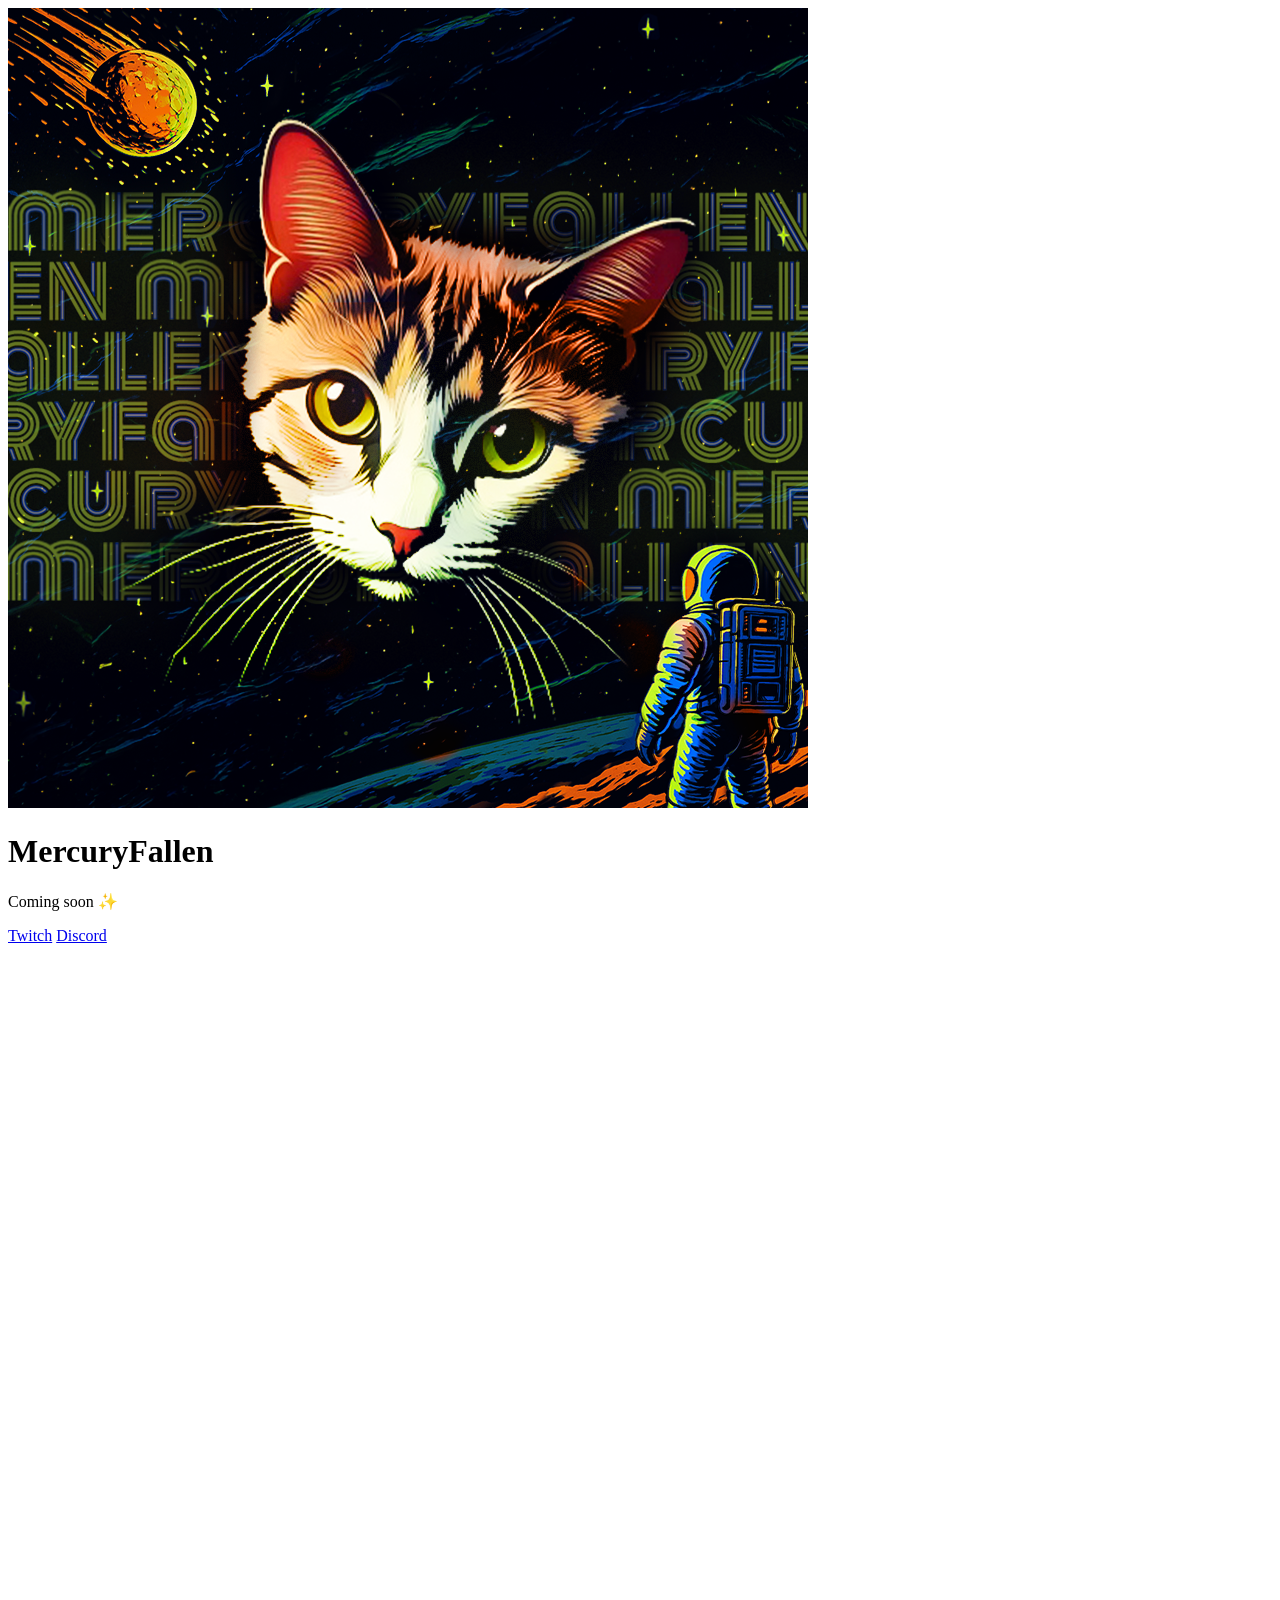
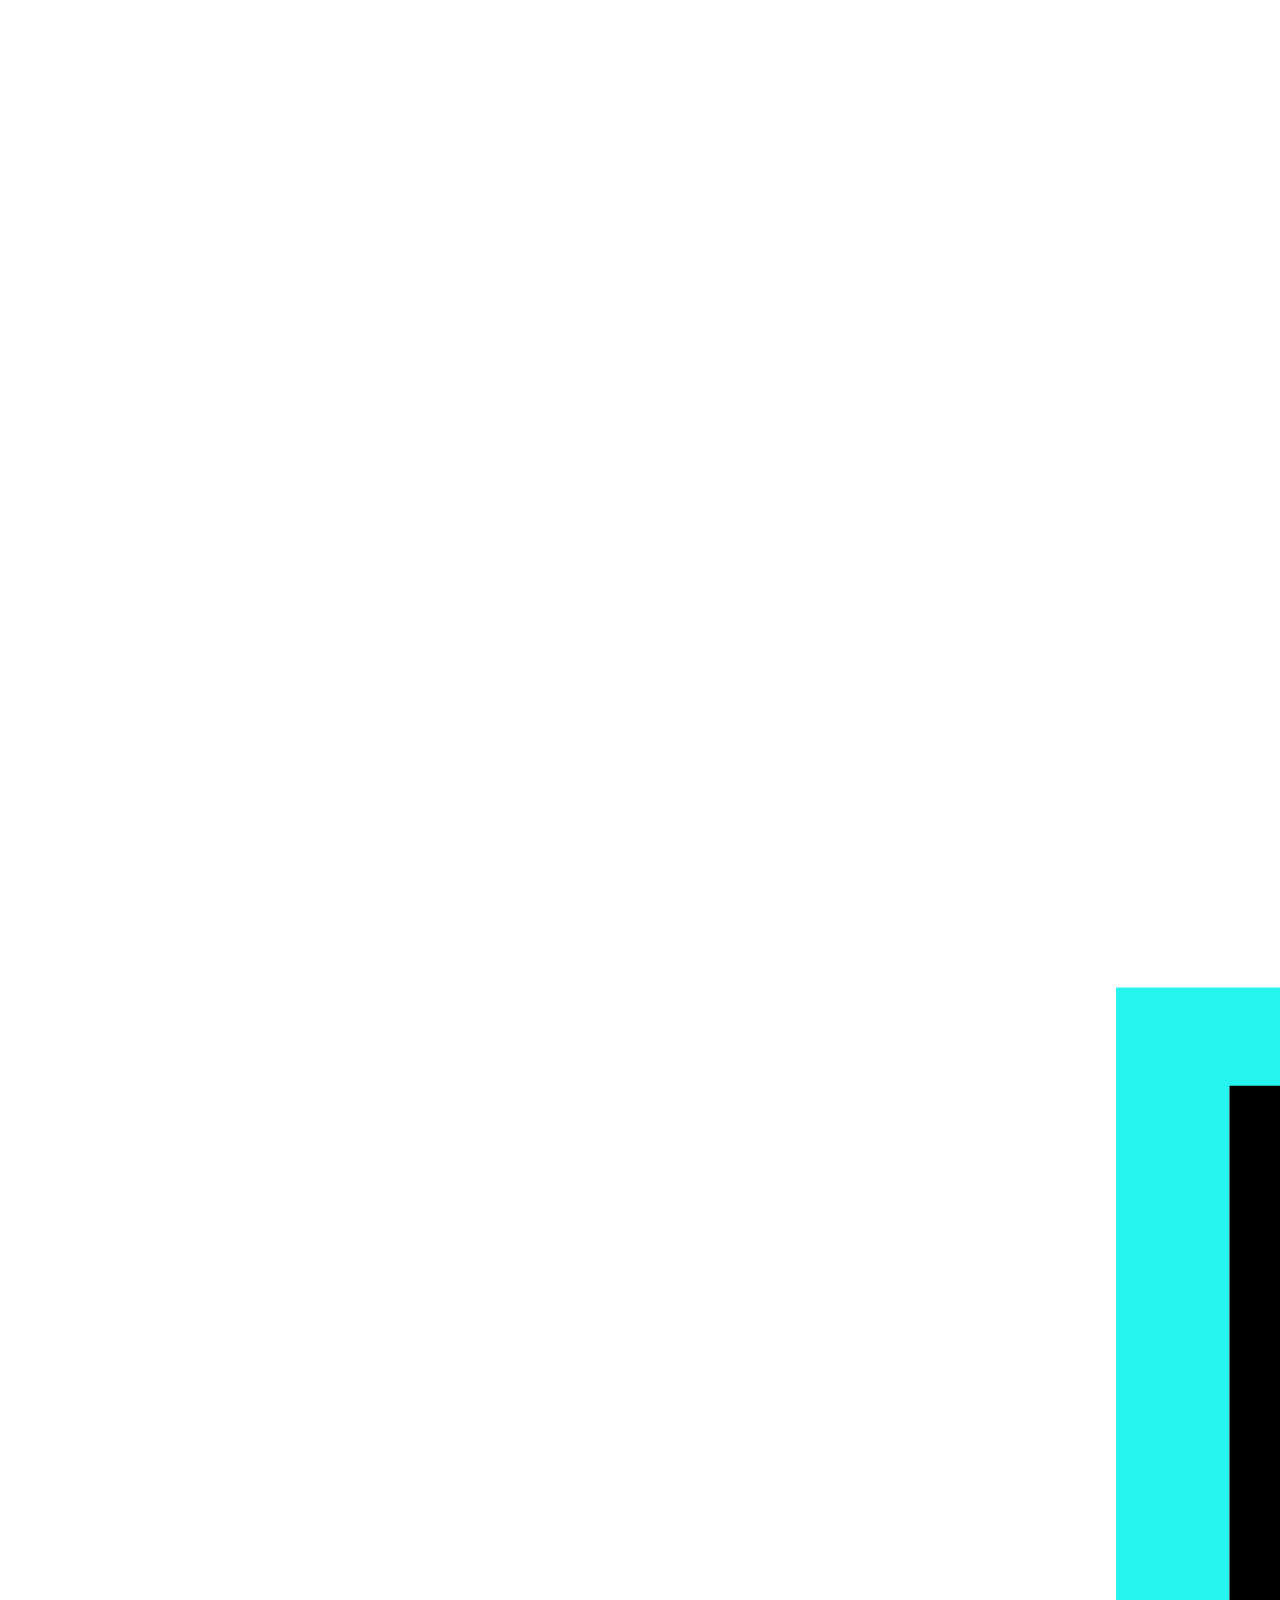
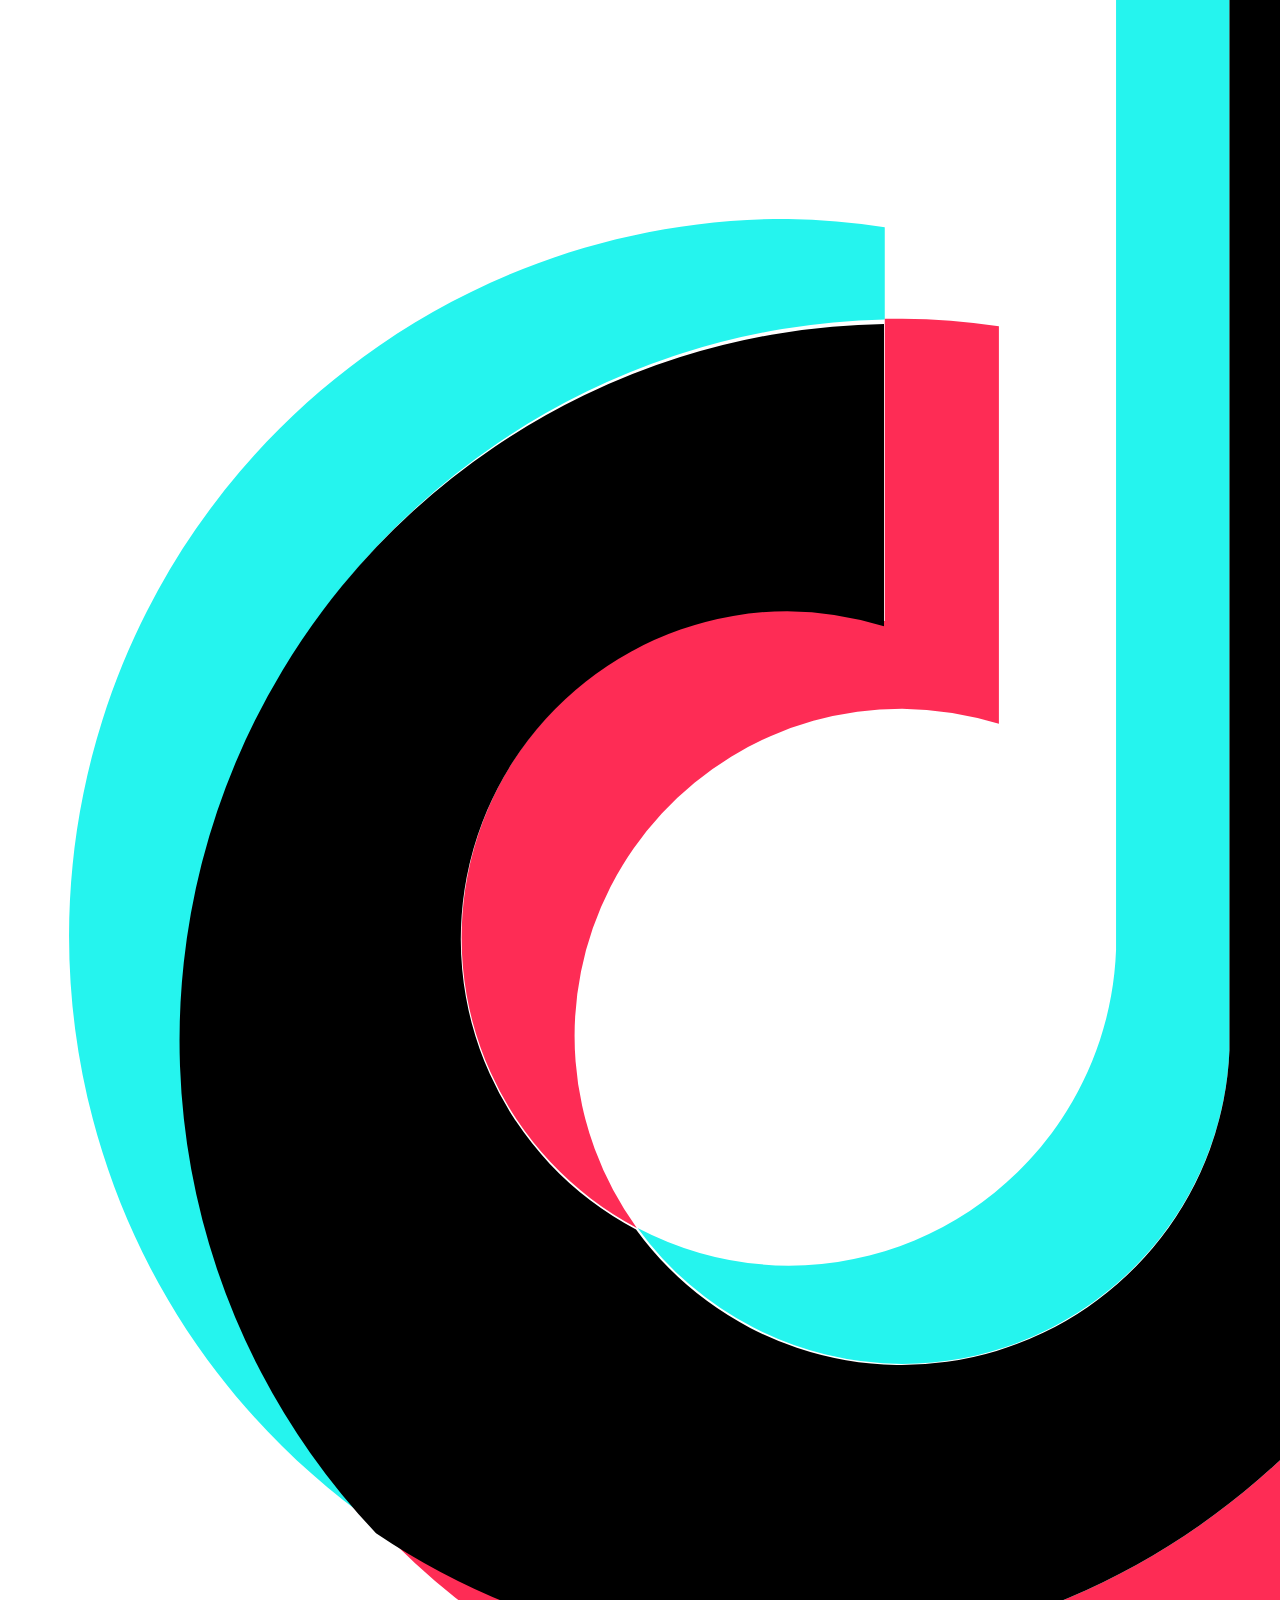
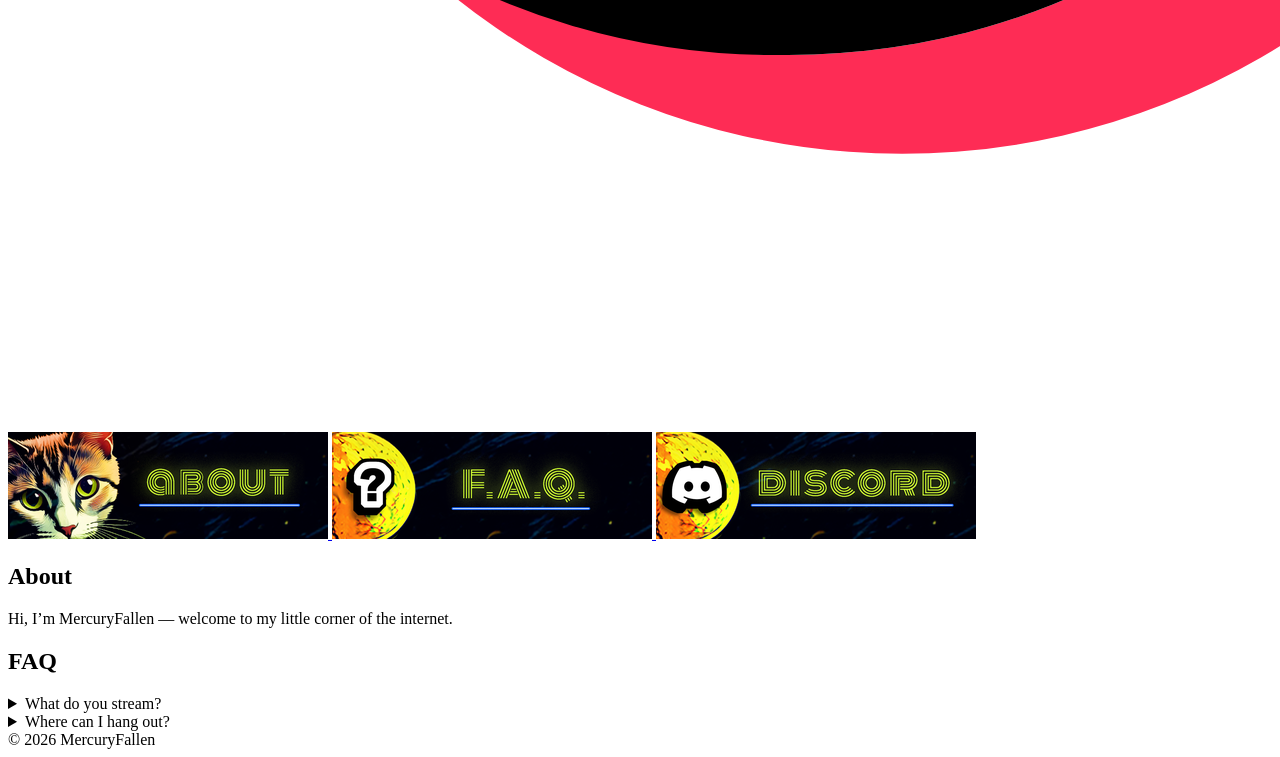
==== index.html @ 0d0775e4 "v0.0.1" ====
<!doctype html>
<html lang="en">
<head>
  <meta charset="utf-8" />
  <meta name="viewport" content="width=device-width,initial-scale=1" />
  <title>MercuryFallen</title>
  <meta name="description" content="MercuryFallen — links, socials, and info." />

  <link rel="icon" type="image/png" href="./assets/icons/mercuryfallen_logo.png" />
  <link rel="stylesheet" href="./styles.css" />
</head>

<body>
  <main class="wrap">
    <header class="hero">
      <img class="logo" src="./assets/icons/mercuryfallen_logo.png" alt="MercuryFallen logo" />
      <div class="heroText">
        <h1>MercuryFallen</h1>
        <p class="tag">Coming soon ✨</p>

        <div class="quickLinks">
          <a class="pill" href="https://www.twitch.tv/mercuryfallen" target="_blank" rel="noopener">Twitch</a>
          <a class="pill" href="https://discord.gg/zFThbX8Hy7" target="_blank" rel="noopener">Discord</a>
        </div>
      </div>

      <nav class="socials" aria-label="Social links">
        <a class="social" href="https://www.instagram.com/mercuryfallenlive" target="_blank" rel="noopener" aria-label="Instagram">
          <img src="./assets/icons/instagram.svg" alt="" />
        </a>
        <a class="social" href="https://www.tiktok.com/@mercuryfallen" target="_blank" rel="noopener" aria-label="TikTok">
          <img src="./assets/icons/tiktok.svg" alt="" />
        </a>
      </nav>
    </header>

    <section class="panels" aria-label="Main panels">
      <!-- ABOUT -->
      <a class="panel" href="#about" aria-label="About">
        <img src="./assets/icons/panel_about.png" alt="About" />
      </a>

      <!-- FAQ -->
      <a class="panel" href="#faq" aria-label="FAQ">
        <img src="./assets/icons/panel_faq.png" alt="FAQ" />
      </a>

      <!-- DISCORD -->
      <a class="panel" href="https://discord.gg/zFThbX8Hy7" target="_blank" rel="noopener" aria-label="Discord">
        <img src="./assets/icons/panel_discord.png" alt="Discord" />
      </a>
    </section>

    <section class="content" id="about">
      <h2>About</h2>
      <p>
        <!-- Paste/shorten her Twitch about-me text here. -->
        Hi, I’m MercuryFallen — welcome to my little corner of the internet.
      </p>
    </section>

    <section class="content" id="faq">
      <h2>FAQ</h2>
      <details>
        <summary>What do you stream?</summary>
        <p>Games, community stuff, and whatever chaos the day brings.</p>
      </details>
      <details>
        <summary>Where can I hang out?</summary>
        <p>Join the Discord: <a href="https://discord.gg/zFThbX8Hy7" target="_blank" rel="noopener">discord.gg/zFThbX8Hy7</a></p>
      </details>
    </section>

    <footer class="foot">
      <span>© <span id="year"></span> MercuryFallen</span>
    </footer>
  </main>

  <script>
    document.getElementById("year").textContent = new Date().getFullYear();
  </script>
</body>
</html>
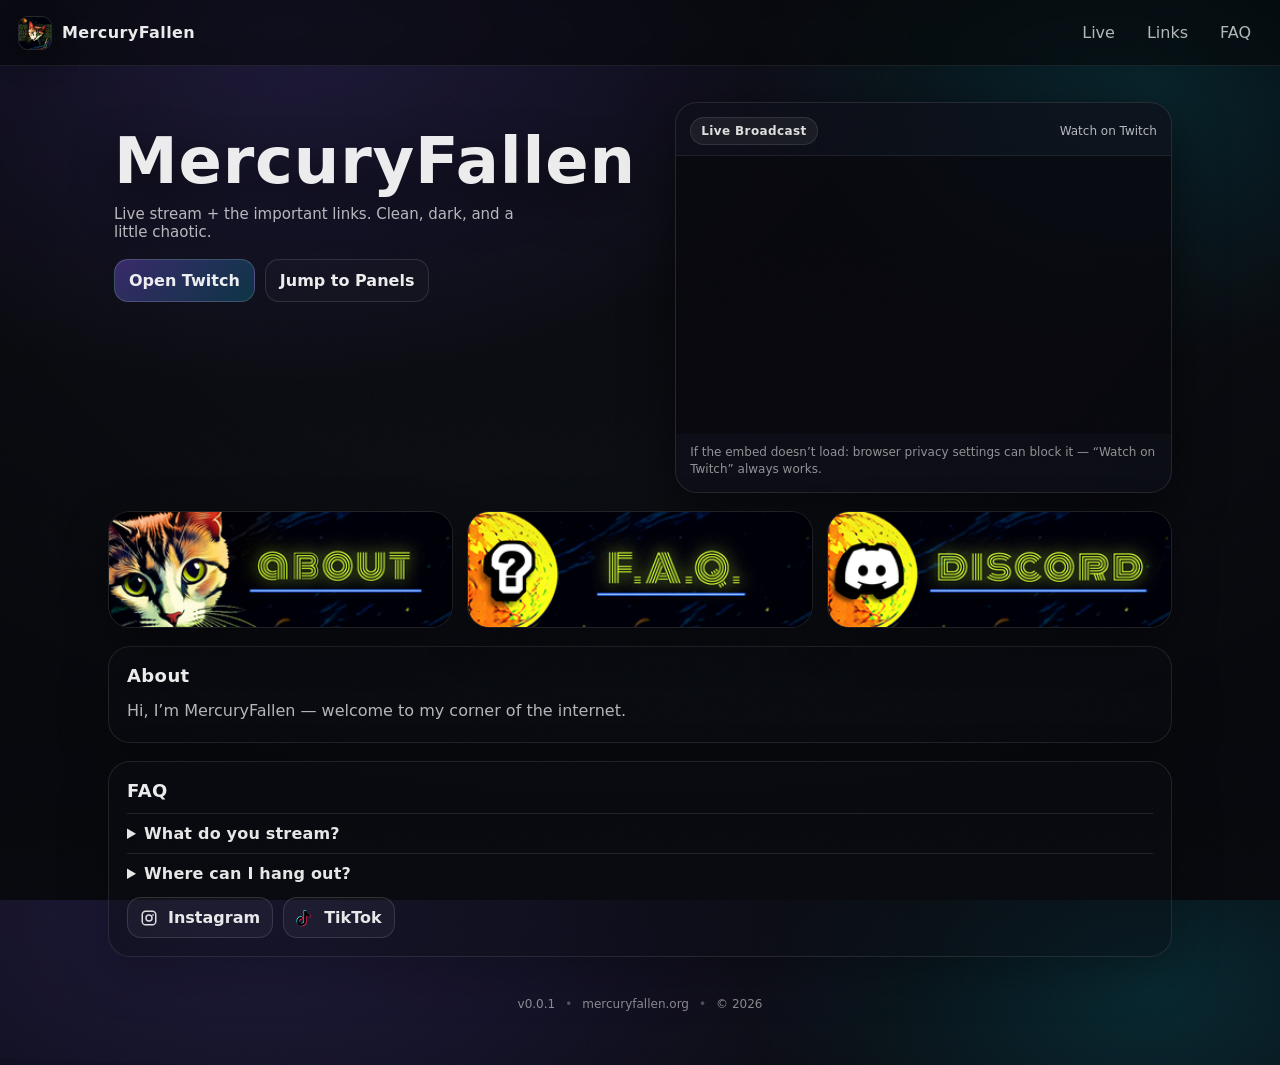
==== commit f885ebdd: "v0.0.2" ====
--- a/index.html
+++ b/index.html
@@ -3,79 +3,127 @@
 <head>
   <meta charset="utf-8" />
   <meta name="viewport" content="width=device-width,initial-scale=1" />
+  <meta name="description" content="MercuryFallen — stream + links" />
   <title>MercuryFallen</title>
-  <meta name="description" content="MercuryFallen — links, socials, and info." />
 
-  <link rel="icon" type="image/png" href="./assets/icons/mercuryfallen_logo.png" />
-  <link rel="stylesheet" href="./styles.css" />
+  <link rel="icon" href="assets/icons/mercuryfallen_logo.png" />
+  <link rel="stylesheet" href="./style.css" />
 </head>
 
 <body>
-  <main class="wrap">
-    <header class="hero">
-      <img class="logo" src="./assets/icons/mercuryfallen_logo.png" alt="MercuryFallen logo" />
-      <div class="heroText">
-        <h1>MercuryFallen</h1>
-        <p class="tag">Coming soon ✨</p>
+  <div class="bg">
+    <div class="noise" aria-hidden="true"></div>
+    <div class="vignette" aria-hidden="true"></div>
+  </div>
 
-        <div class="quickLinks">
-          <a class="pill" href="https://www.twitch.tv/mercuryfallen" target="_blank" rel="noopener">Twitch</a>
-          <a class="pill" href="https://discord.gg/zFThbX8Hy7" target="_blank" rel="noopener">Discord</a>
+  <header class="topbar">
+    <a class="brand" href="/" aria-label="MercuryFallen home">
+      <img class="brand__logo" src="assets/icons/mercuryfallen_logo.png" alt="MercuryFallen logo" />
+      <span class="brand__text">MercuryFallen</span>
+    </a>
+
+    <nav class="nav">
+      <a class="nav__link" href="#live">Live</a>
+      <a class="nav__link" href="#links">Links</a>
+      <a class="nav__link" href="#faq">FAQ</a>
+    </nav>
+  </header>
+
+  <main class="container">
+    <section class="hero" id="live">
+      <div class="hero__copy">
+        <h1 class="title">MercuryFallen</h1>
+        <p class="subtitle">Live stream + the important links. Clean, dark, and a little chaotic.</p>
+
+        <div class="cta">
+          <a class="btn btn--primary" href="https://www.twitch.tv/mercuryfallen" target="_blank" rel="noreferrer">Open Twitch</a>
+          <a class="btn btn--ghost" href="#links">Jump to Panels</a>
         </div>
       </div>
 
-      <nav class="socials" aria-label="Social links">
-        <a class="social" href="https://www.instagram.com/mercuryfallenlive" target="_blank" rel="noopener" aria-label="Instagram">
-          <img src="./assets/icons/instagram.svg" alt="" />
-        </a>
-        <a class="social" href="https://www.tiktok.com/@mercuryfallen" target="_blank" rel="noopener" aria-label="TikTok">
-          <img src="./assets/icons/tiktok.svg" alt="" />
-        </a>
-      </nav>
-    </header>
+      <div class="hero__card">
+        <div class="card__header">
+          <span class="pill">Live Broadcast</span>
+          <a class="card__link" href="https://www.twitch.tv/mercuryfallen" target="_blank" rel="noreferrer">Watch on Twitch</a>
+        </div>
 
-    <section class="panels" aria-label="Main panels">
-      <!-- ABOUT -->
+        <div class="player">
+          <iframe
+            id="twitchEmbed"
+            title="MercuryFallen Twitch Stream"
+            allowfullscreen
+            scrolling="no"
+            frameborder="0"
+            allow="autoplay; fullscreen"
+          ></iframe>
+        </div>
+
+        <p class="card__note">
+          If the embed doesn’t load: browser privacy settings can block it — “Watch on Twitch” always works.
+        </p>
+      </div>
+    </section>
+
+    <!-- Panels (the good part) -->
+    <section class="panelsWrap" id="links" aria-label="Panels">
       <a class="panel" href="#about" aria-label="About">
-        <img src="./assets/icons/panel_about.png" alt="About" />
+        <img src="assets/icons/panel_about.png" alt="About" />
       </a>
 
-      <!-- FAQ -->
       <a class="panel" href="#faq" aria-label="FAQ">
-        <img src="./assets/icons/panel_faq.png" alt="FAQ" />
+        <img src="assets/icons/panel_faq.png" alt="FAQ" />
       </a>
 
-      <!-- DISCORD -->
-      <a class="panel" href="https://discord.gg/zFThbX8Hy7" target="_blank" rel="noopener" aria-label="Discord">
-        <img src="./assets/icons/panel_discord.png" alt="Discord" />
+      <a class="panel" href="https://discord.gg/zFThbX8Hy7" target="_blank" rel="noreferrer" aria-label="Discord">
+        <img src="assets/icons/panel_discord.png" alt="Discord" />
       </a>
     </section>
 
     <section class="content" id="about">
-      <h2>About</h2>
-      <p>
-        <!-- Paste/shorten her Twitch about-me text here. -->
-        Hi, I’m MercuryFallen — welcome to my little corner of the internet.
+      <h2 class="sectionTitle">About</h2>
+      <p class="bodyText">
+        <!-- Paste her real About text here (or I can format it if you paste it). -->
+        Hi, I’m MercuryFallen — welcome to my corner of the internet.
       </p>
     </section>
 
     <section class="content" id="faq">
-      <h2>FAQ</h2>
-      <details>
+      <h2 class="sectionTitle">FAQ</h2>
+
+      <details class="qa">
         <summary>What do you stream?</summary>
         <p>Games, community stuff, and whatever chaos the day brings.</p>
       </details>
-      <details>
+
+      <details class="qa">
         <summary>Where can I hang out?</summary>
-        <p>Join the Discord: <a href="https://discord.gg/zFThbX8Hy7" target="_blank" rel="noopener">discord.gg/zFThbX8Hy7</a></p>
+        <p>Discord is the best place — use the Discord panel above.</p>
       </details>
+
+      <!-- Socials under FAQ (as requested) -->
+      <div class="socialRow" aria-label="Social links">
+        <a class="socialBtn" href="https://www.instagram.com/mercuryfallenlive" target="_blank" rel="noreferrer" aria-label="Instagram">
+          <img src="assets/icons/instagram.svg" alt="" />
+          <span>Instagram</span>
+        </a>
+
+        <a class="socialBtn" href="https://www.tiktok.com/@mercuryfallen" target="_blank" rel="noreferrer" aria-label="TikTok">
+          <img src="assets/icons/tiktok.svg" alt="" />
+          <span>TikTok</span>
+        </a>
+      </div>
     </section>
 
-    <footer class="foot">
-      <span>© <span id="year"></span> MercuryFallen</span>
+    <footer class="footer">
+      <span>v0.0.1</span>
+      <span class="dot">•</span>
+      <span>mercuryfallen.org</span>
+      <span class="dot">•</span>
+      <span>© <span id="year"></span></span>
     </footer>
   </main>
 
+  <script src="script.js"></script>
   <script>
     document.getElementById("year").textContent = new Date().getFullYear();
   </script>
--- a/style.css
+++ b/style.css
@@ -0,0 +1,385 @@
+:root{
+  --bg0: #07080c;
+  --bg1: #0c0f18;
+  --card: rgba(14, 16, 26, .72);
+  --border: rgba(255,255,255,.10);
+  --text: rgba(255,255,255,.92);
+  --muted: rgba(255,255,255,.70);
+  --muted2: rgba(255,255,255,.55);
+  --shadow: 0 16px 50px rgba(0,0,0,.55);
+
+  --radius-lg: 22px;
+  --radius-md: 16px;
+
+  --focus: rgba(255,255,255,.25);
+}
+
+*{ box-sizing: border-box; }
+html,body{ height: 100%; }
+body{
+  margin:0;
+  color: var(--text);
+  font-family: ui-sans-serif, system-ui, -apple-system, Segoe UI, Roboto, Arial, "Apple Color Emoji","Segoe UI Emoji";
+  background: radial-gradient(1200px 700px at 20% 0%, rgba(120,90,255,.20), transparent 55%),
+              radial-gradient(900px 600px at 90% 10%, rgba(0,220,255,.14), transparent 45%),
+              linear-gradient(180deg, var(--bg0), var(--bg1));
+  overflow-x: hidden;
+}
+
+a{ color: inherit; text-decoration: none; }
+a:focus-visible, button:focus-visible{
+  outline: 2px solid var(--focus);
+  outline-offset: 3px;
+  border-radius: 10px;
+}
+
+.bg{ position: fixed; inset: 0; pointer-events:none; z-index:-1; }
+.noise{
+  position:absolute; inset:-20%;
+  background-image: url("data:image/svg+xml,%3Csvg xmlns='http://www.w3.org/2000/svg' width='260' height='260'%3E%3Cfilter id='n'%3E%3CfeTurbulence type='fractalNoise' baseFrequency='.85' numOctaves='3' stitchTiles='stitch'/%3E%3C/filter%3E%3Crect width='260' height='260' filter='url(%23n)' opacity='.55'/%3E%3C/svg%3E");
+  opacity: .06;
+  transform: rotate(2deg);
+}
+.vignette{
+  position:absolute; inset:0;
+  background: radial-gradient(80% 65% at 50% 25%, transparent 40%, rgba(0,0,0,.55) 100%);
+  opacity: .8;
+}
+
+.topbar{
+  position: sticky;
+  top: 0;
+  z-index: 5;
+  display:flex;
+  justify-content: space-between;
+  align-items:center;
+  padding: 14px 18px;
+  background: rgba(6,7,10,.58);
+  border-bottom: 1px solid rgba(255,255,255,.08);
+  backdrop-filter: blur(10px);
+  -webkit-backdrop-filter: blur(10px);
+}
+
+.brand{
+  display:flex;
+  align-items:center;
+  gap: 10px;
+  min-width: 0;
+}
+.brand__logo{
+  width: 34px;
+  height: 34px;
+  border-radius: 10px;
+  object-fit: cover;
+  box-shadow: 0 10px 28px rgba(0,0,0,.45);
+  border: 1px solid rgba(255,255,255,.12);
+}
+.brand__text{
+  font-weight: 800;
+  letter-spacing: .4px;
+  white-space: nowrap;
+}
+
+.nav{ display:flex; gap: 10px; }
+.nav__link{
+  padding: 8px 10px;
+  border-radius: 12px;
+  color: var(--muted);
+  border: 1px solid transparent;
+}
+.nav__link:hover{
+  color: var(--text);
+  border-color: rgba(255,255,255,.10);
+  background: rgba(255,255,255,.04);
+}
+
+.container{
+  max-width: 1100px;
+  margin: 0 auto;
+  padding: 24px 18px 46px;
+}
+
+.hero{
+  display:grid;
+  grid-template-columns: 1.05fr .95fr;
+  gap: 18px;
+  padding-top: 12px;
+  align-items: start;
+}
+
+.hero__copy{
+  padding: 26px 6px;
+}
+
+.title{
+  font-size: clamp(40px, 6vw, 64px);
+  margin: 0 0 10px;
+  line-height: 1.05;
+  letter-spacing: .8px;
+  text-shadow: 0 18px 44px rgba(0,0,0,.65);
+}
+
+.subtitle{
+  margin: 0 0 18px;
+  color: var(--muted);
+  max-width: 44ch;
+  font-size: 15px;
+}
+
+.cta{
+  display:flex;
+  gap: 10px;
+  flex-wrap: wrap;
+  margin-top: 8px;
+}
+
+.btn{
+  display:inline-flex;
+  align-items:center;
+  justify-content:center;
+  padding: 11px 14px;
+  border-radius: 14px;
+  border: 1px solid rgba(255,255,255,.12);
+  background: rgba(255,255,255,.04);
+  color: var(--text);
+  font-weight: 700;
+  transition: transform .12s ease, background .12s ease, border-color .12s ease;
+}
+.btn:hover{
+  transform: translateY(-1px);
+  background: rgba(255,255,255,.06);
+  border-color: rgba(255,255,255,.16);
+}
+.btn--primary{
+  background: linear-gradient(135deg, rgba(135,95,255,.35), rgba(0,220,255,.18));
+  border-color: rgba(255,255,255,.16);
+}
+.btn--ghost{
+  background: rgba(255,255,255,.02);
+}
+
+.hero__card{
+  border-radius: var(--radius-lg);
+  background: var(--card);
+  border: 1px solid var(--border);
+  box-shadow: var(--shadow);
+  overflow:hidden;
+}
+
+.card__header{
+  display:flex;
+  justify-content: space-between;
+  align-items:center;
+  padding: 14px 14px 10px;
+  border-bottom: 1px solid rgba(255,255,255,.08);
+}
+
+.pill{
+  font-size: 12px;
+  font-weight: 800;
+  letter-spacing: .4px;
+  padding: 6px 10px;
+  border-radius: 999px;
+  background: rgba(255,255,255,.06);
+  border: 1px solid rgba(255,255,255,.10);
+  color: rgba(255,255,255,.86);
+}
+
+.card__link{
+  font-size: 12px;
+  color: var(--muted);
+}
+.card__link:hover{ color: var(--text); }
+
+.player{
+  position: relative;
+  width: 100%;
+  aspect-ratio: 16 / 9;
+  background: rgba(0,0,0,.35);
+}
+
+.player iframe{
+  position:absolute;
+  inset: 0;
+  width: 100%;
+  height: 100%;
+}
+
+.card__note{
+  margin: 0;
+  padding: 10px 14px 14px;
+  color: var(--muted2);
+  font-size: 12px;
+  line-height: 1.4;
+}
+
+.links{
+  margin-top: 26px;
+  padding-top: 8px;
+}
+
+.sectionTitle{
+  margin: 0 0 12px;
+  font-size: 18px;
+  letter-spacing: .4px;
+}
+
+.linkGrid{
+  display:grid;
+  grid-template-columns: repeat(3, minmax(0, 1fr));
+  gap: 12px;
+}
+
+.linkCard{
+  border-radius: var(--radius-md);
+  background: rgba(255,255,255,.04);
+  border: 1px solid rgba(255,255,255,.10);
+  padding: 14px 14px 13px;
+  transition: transform .12s ease, background .12s ease, border-color .12s ease;
+}
+.linkCard:hover{
+  transform: translateY(-1px);
+  background: rgba(255,255,255,.06);
+  border-color: rgba(255,255,255,.14);
+}
+.linkCard__title{
+  font-weight: 850;
+  letter-spacing: .3px;
+  margin-bottom: 4px;
+}
+.linkCard__sub{
+  color: var(--muted);
+  font-size: 13px;
+}
+
+.footer{
+  display:flex;
+  justify-content:center;
+  gap: 10px;
+  align-items:center;
+  color: rgba(255,255,255,.50);
+  font-size: 12px;
+  padding: 22px 0 0;
+}
+.dot{ opacity: .55; }
+
+@media (max-width: 980px){
+  .hero{ grid-template-columns: 1fr; }
+  .hero__copy{ padding: 18px 2px 0; }
+  .linkGrid{ grid-template-columns: 1fr; }
+}
+/* ===== Panels ===== */
+.panelsWrap{
+  margin-top: 18px;
+  display:grid;
+  grid-template-columns: repeat(3, minmax(0, 1fr));
+  gap: 14px;
+}
+
+.panel{
+  border-radius: var(--radius-lg);
+  overflow:hidden;
+  border: 1px solid var(--border);
+  background: rgba(0,0,0,.22);
+  box-shadow: 0 14px 44px rgba(0,0,0,.35);
+  transition: transform .14s ease, border-color .14s ease, filter .14s ease;
+}
+
+.panel img{
+  width: 100%;
+  height: auto;
+  display:block;
+}
+
+.panel:hover{
+  transform: translateY(-2px);
+  border-color: rgba(255,255,255,.20);
+  filter: brightness(1.03);
+}
+
+/* ===== Content blocks ===== */
+.content{
+  margin-top: 18px;
+  padding: 18px 18px;
+  border-radius: var(--radius-lg);
+  border: 1px solid rgba(255,255,255,.10);
+  background: rgba(12, 14, 22, .45);
+  box-shadow: 0 16px 50px rgba(0,0,0,.25);
+}
+
+.bodyText{
+  margin: 0;
+  color: var(--muted);
+  line-height: 1.65;
+  max-width: 78ch;
+}
+
+/* ===== FAQ ===== */
+.qa{
+  border-top: 1px solid rgba(255,255,255,.10);
+  padding-top: 10px;
+  margin-top: 10px;
+}
+
+.qa summary{
+  cursor: pointer;
+  color: rgba(255,255,255,.90);
+  font-weight: 750;
+  letter-spacing: .2px;
+}
+
+.qa p{
+  margin: 8px 0 0;
+  color: var(--muted);
+  line-height: 1.6;
+}
+
+/* ===== Social buttons (under FAQ) ===== */
+.socialRow{
+  margin-top: 14px;
+  display:flex;
+  gap: 10px;
+  flex-wrap: wrap;
+}
+
+.socialBtn{
+  display:inline-flex;
+  align-items:center;
+  gap: 10px;
+  padding: 10px 12px;
+  border-radius: 14px;
+  border: 1px solid rgba(255,255,255,.12);
+  background: rgba(255,255,255,.04);
+  color: rgba(255,255,255,.90);
+  font-weight: 750;
+  transition: transform .12s ease, background .12s ease, border-color .12s ease;
+}
+
+.socialBtn img{
+  width: 18px;
+  height: 18px;
+  opacity: .92;
+}
+
+.socialBtn:hover{
+  transform: translateY(-1px);
+  background: rgba(255,255,255,.07);
+  border-color: rgba(255,255,255,.18);
+}
+
+/* ===== Footer ===== */
+.footer{
+  margin-top: 22px;
+  padding: 18px 0 8px;
+  display:flex;
+  justify-content:center;
+  gap: 10px;
+  align-items:center;
+  color: rgba(255,255,255,.50);
+  font-size: 12px;
+}
+
+/* ===== Responsive ===== */
+@media (max-width: 980px){
+  .panelsWrap{ grid-template-columns: 1fr; }
+}
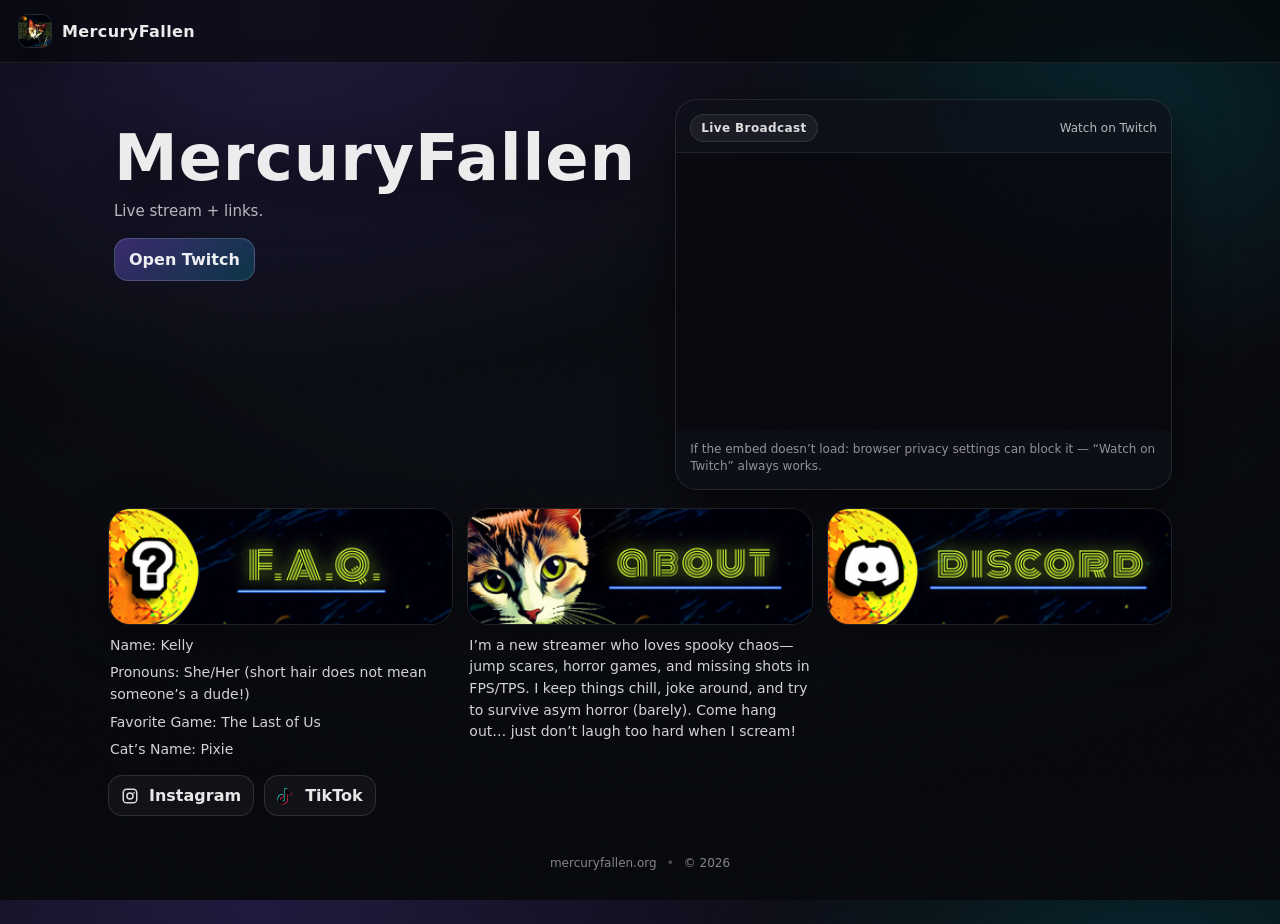
==== commit 4bf93c78: "v0.0.3 fixed a few issues" ====
--- a/index.html
+++ b/index.html
@@ -21,23 +21,16 @@
       <img class="brand__logo" src="assets/icons/mercuryfallen_logo.png" alt="MercuryFallen logo" />
       <span class="brand__text">MercuryFallen</span>
     </a>
-
-    <nav class="nav">
-      <a class="nav__link" href="#live">Live</a>
-      <a class="nav__link" href="#links">Links</a>
-      <a class="nav__link" href="#faq">FAQ</a>
-    </nav>
   </header>
 
   <main class="container">
     <section class="hero" id="live">
       <div class="hero__copy">
         <h1 class="title">MercuryFallen</h1>
-        <p class="subtitle">Live stream + the important links. Clean, dark, and a little chaotic.</p>
+        <p class="subtitle">Live stream + links.</p>
 
         <div class="cta">
           <a class="btn btn--primary" href="https://www.twitch.tv/mercuryfallen" target="_blank" rel="noreferrer">Open Twitch</a>
-          <a class="btn btn--ghost" href="#links">Jump to Panels</a>
         </div>
       </div>
 
@@ -64,43 +57,40 @@
       </div>
     </section>
 
-    <!-- Panels (the good part) -->
     <section class="panelsWrap" id="links" aria-label="Panels">
-      <a class="panel" href="#about" aria-label="About">
+    <!-- FAQ -->
+    <div class="panelCard">
+        <div class="panel">
+        <img src="assets/icons/panel_faq.png" alt="FAQ" />
+        </div>
+        <div class="panelText">
+        <p>Name: Kelly</p>
+        <p>Pronouns: She/Her (short hair does not mean someone’s a dude!)</p>
+        <p>Favorite Game: The Last of Us</p>
+        <p>Cat’s Name: Pixie</p>
+        </div>
+    </div>
+
+    <!-- ABOUT -->
+    <div class="panelCard">
+        <div class="panel">
         <img src="assets/icons/panel_about.png" alt="About" />
-      </a>
+        </div>
+        <div class="panelText">
+        <p>I’m a new streamer who loves spooky chaos—jump scares, horror games, and missing shots in FPS/TPS. I keep things chill, joke around, and try to survive asym horror (barely). Come hang out… just don’t laugh too hard when I scream!</p>
+        </div>
+    </div>
 
-      <a class="panel" href="#faq" aria-label="FAQ">
-        <img src="assets/icons/panel_faq.png" alt="FAQ" />
-      </a>
-
-      <a class="panel" href="https://discord.gg/zFThbX8Hy7" target="_blank" rel="noreferrer" aria-label="Discord">
+    <!-- DISCORD -->
+    <a class="panelCard panelCard--link" href="https://discord.gg/zFThbX8Hy7" target="_blank" rel="noreferrer" aria-label="Discord">
+        <div class="panel">
         <img src="assets/icons/panel_discord.png" alt="Discord" />
-      </a>
+        </div>
+        <div class="panelText panelText--empty"></div>
+    </a>
     </section>
 
-    <section class="content" id="about">
-      <h2 class="sectionTitle">About</h2>
-      <p class="bodyText">
-        <!-- Paste her real About text here (or I can format it if you paste it). -->
-        Hi, I’m MercuryFallen — welcome to my corner of the internet.
-      </p>
-    </section>
-
-    <section class="content" id="faq">
-      <h2 class="sectionTitle">FAQ</h2>
-
-      <details class="qa">
-        <summary>What do you stream?</summary>
-        <p>Games, community stuff, and whatever chaos the day brings.</p>
-      </details>
-
-      <details class="qa">
-        <summary>Where can I hang out?</summary>
-        <p>Discord is the best place — use the Discord panel above.</p>
-      </details>
-
-      <!-- Socials under FAQ (as requested) -->
+      <!-- Socials under FAQ -->
       <div class="socialRow" aria-label="Social links">
         <a class="socialBtn" href="https://www.instagram.com/mercuryfallenlive" target="_blank" rel="noreferrer" aria-label="Instagram">
           <img src="assets/icons/instagram.svg" alt="" />
@@ -115,8 +105,6 @@
     </section>
 
     <footer class="footer">
-      <span>v0.0.1</span>
-      <span class="dot">•</span>
       <span>mercuryfallen.org</span>
       <span class="dot">•</span>
       <span>© <span id="year"></span></span>
--- a/style.css
+++ b/style.css
@@ -382,4 +382,50 @@
 /* ===== Responsive ===== */
 @media (max-width: 980px){
   .panelsWrap{ grid-template-columns: 1fr; }
+}
+/* ===== Panel cards with text (Twitch panel style) ===== */
+.panelsWrap{
+  margin-top: 18px;
+  display:grid;
+  grid-template-columns: repeat(3, minmax(0, 1fr));
+  gap: 14px;
+}
+
+.panelCard{
+  display:flex;
+  flex-direction: column;
+  gap: 10px;
+}
+
+.panelCard--link{
+  cursor: pointer;
+}
+
+.panelText{
+  color: rgba(255,255,255,.82);
+  font-size: 14px;
+  line-height: 1.55;
+  padding: 0 2px;
+}
+
+.panelText p{
+  margin: 0 0 6px;
+}
+
+.panelText p:last-child{
+  margin-bottom: 0;
+}
+
+.panelText--empty{
+  min-height: 1px;
+}
+
+/* Make the topbar cleaner without nav */
+.topbar{
+  justify-content: flex-start;
+}
+
+/* Responsive */
+@media (max-width: 980px){
+  .panelsWrap{ grid-template-columns: 1fr; }
 }
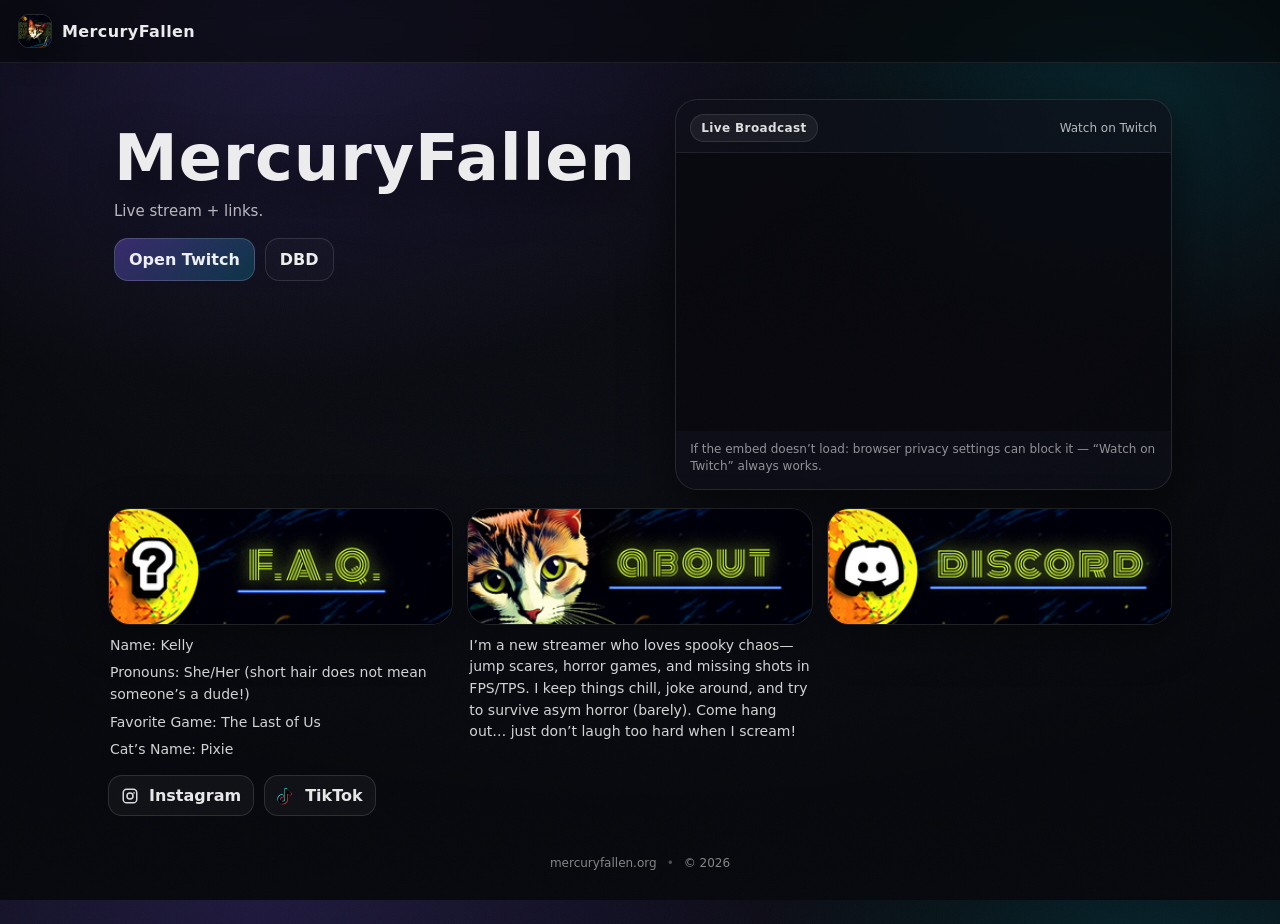
==== commit de2d99c2: "adding dbd" ====
--- a/index.html
+++ b/index.html
@@ -4,6 +4,17 @@
   <meta charset="utf-8" />
   <meta name="viewport" content="width=device-width,initial-scale=1" />
   <meta name="description" content="MercuryFallen — stream + links" />
+  <meta name="robots" content="index, follow" />
+<meta property="og:title" content="MercuryFallen" />
+<meta property="og:description" content="Live stream + links." />
+<meta property="og:type" content="website" />
+<meta property="og:url" content="https://mercuryfallen.org" />
+<meta property="og:image" content="https://mercuryfallen.org/assets/icons/mercuryfallen_logo.png" />
+
+<meta name="twitter:card" content="summary_large_image" />
+<meta name="twitter:title" content="MercuryFallen" />
+<meta name="twitter:description" content="Live stream + links." />
+<meta name="twitter:image" content="https://mercuryfallen.org/assets/icons/mercuryfallen_logo.png" />
   <title>MercuryFallen</title>
 
   <link rel="icon" href="assets/icons/mercuryfallen_logo.png" />
@@ -31,6 +42,7 @@
 
         <div class="cta">
           <a class="btn btn--primary" href="https://www.twitch.tv/mercuryfallen" target="_blank" rel="noreferrer">Open Twitch</a>
+          <a class="btn btn--ghost" href="/deadbydaylight/">DBD</a>
         </div>
       </div>
 
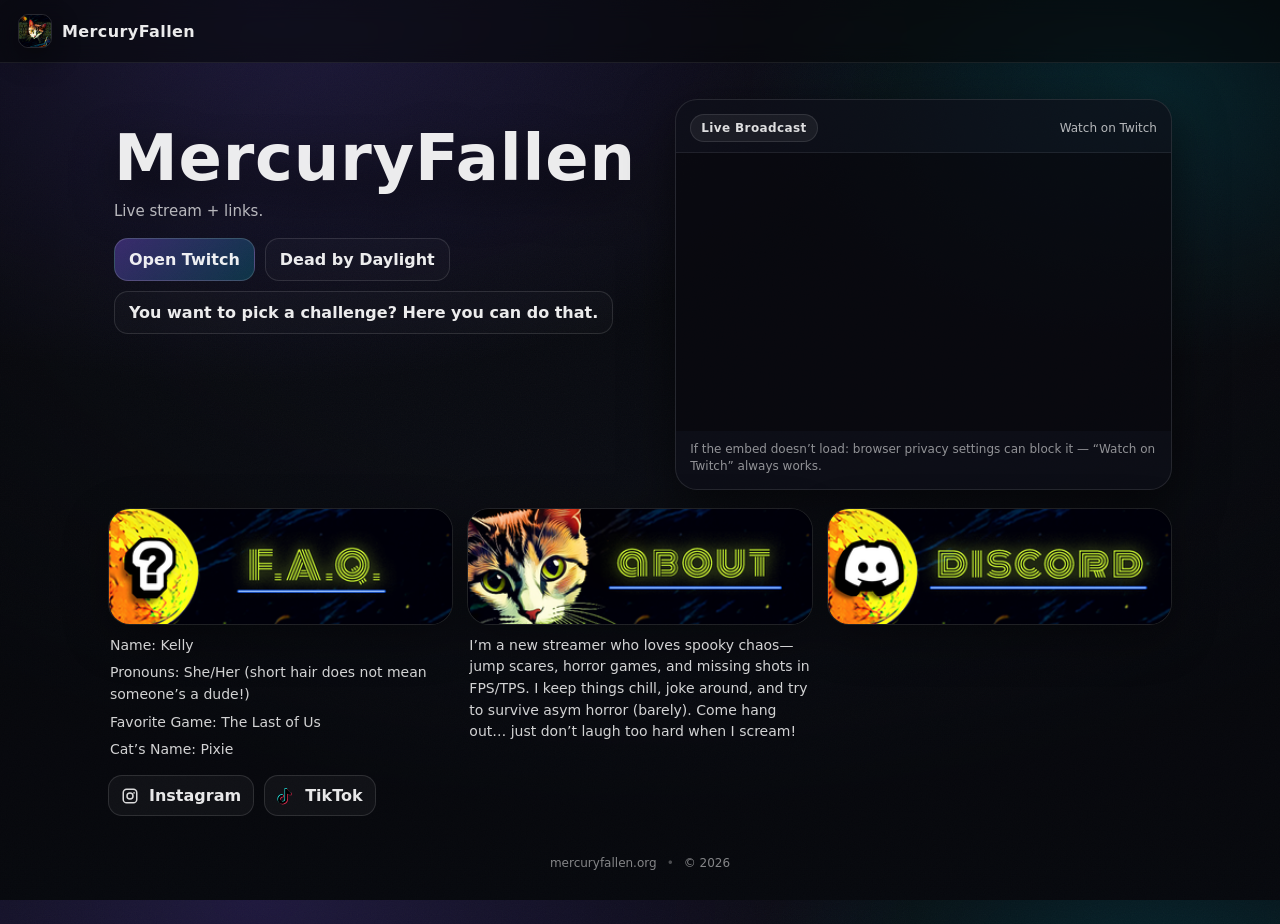
==== commit b8c2b0fc: "finishing update" ====
--- a/index.html
+++ b/index.html
@@ -42,7 +42,8 @@
 
         <div class="cta">
           <a class="btn btn--primary" href="https://www.twitch.tv/mercuryfallen" target="_blank" rel="noreferrer">Open Twitch</a>
-          <a class="btn btn--ghost" href="/deadbydaylight/">DBD</a>
+          <a class="btn btn--ghost" href="/deadbydaylight/">Dead by Daylight</a>
+          <a class="btn btn--ghost" href="/challenges/">You want to pick a challenge? Here you can do that.</a>
         </div>
       </div>
 
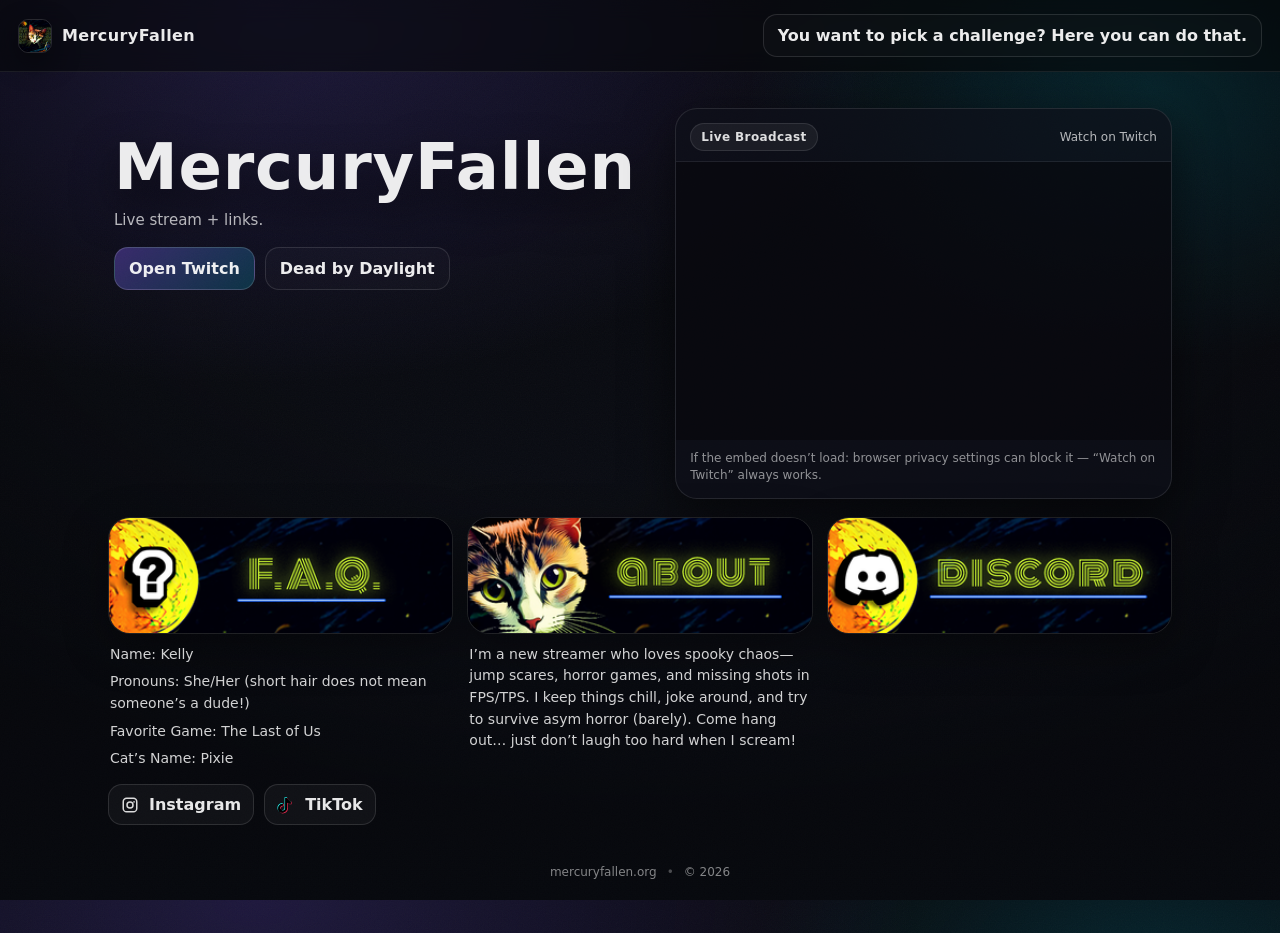
==== commit f207580b: "another update to make everything look better" ====
--- a/index.html
+++ b/index.html
@@ -32,6 +32,9 @@
       <img class="brand__logo" src="assets/icons/mercuryfallen_logo.png" alt="MercuryFallen logo" />
       <span class="brand__text">MercuryFallen</span>
     </a>
+    <a class="btn btn--ghost topbarChallengeBtn" href="/challenges/">
+    You want to pick a challenge? Here you can do that.
+  </a>
   </header>
 
   <main class="container">
@@ -43,7 +46,6 @@
         <div class="cta">
           <a class="btn btn--primary" href="https://www.twitch.tv/mercuryfallen" target="_blank" rel="noreferrer">Open Twitch</a>
           <a class="btn btn--ghost" href="/deadbydaylight/">Dead by Daylight</a>
-          <a class="btn btn--ghost" href="/challenges/">You want to pick a challenge? Here you can do that.</a>
         </div>
       </div>
 
--- a/style.css
+++ b/style.css
@@ -428,4 +428,23 @@
 /* Responsive */
 @media (max-width: 980px){
   .panelsWrap{ grid-template-columns: 1fr; }
+}
+.topbarChallengeBtn{
+  margin-left: auto;
+  white-space: nowrap;
+}
+
+@media (max-width: 980px){
+  .topbar{
+    gap: 10px;
+    flex-wrap: wrap;
+  }
+
+  .topbarChallengeBtn{
+    margin-left: 0;
+    width: 100%;
+    justify-content: center;
+    white-space: normal;
+    text-align: center;
+  }
 }
